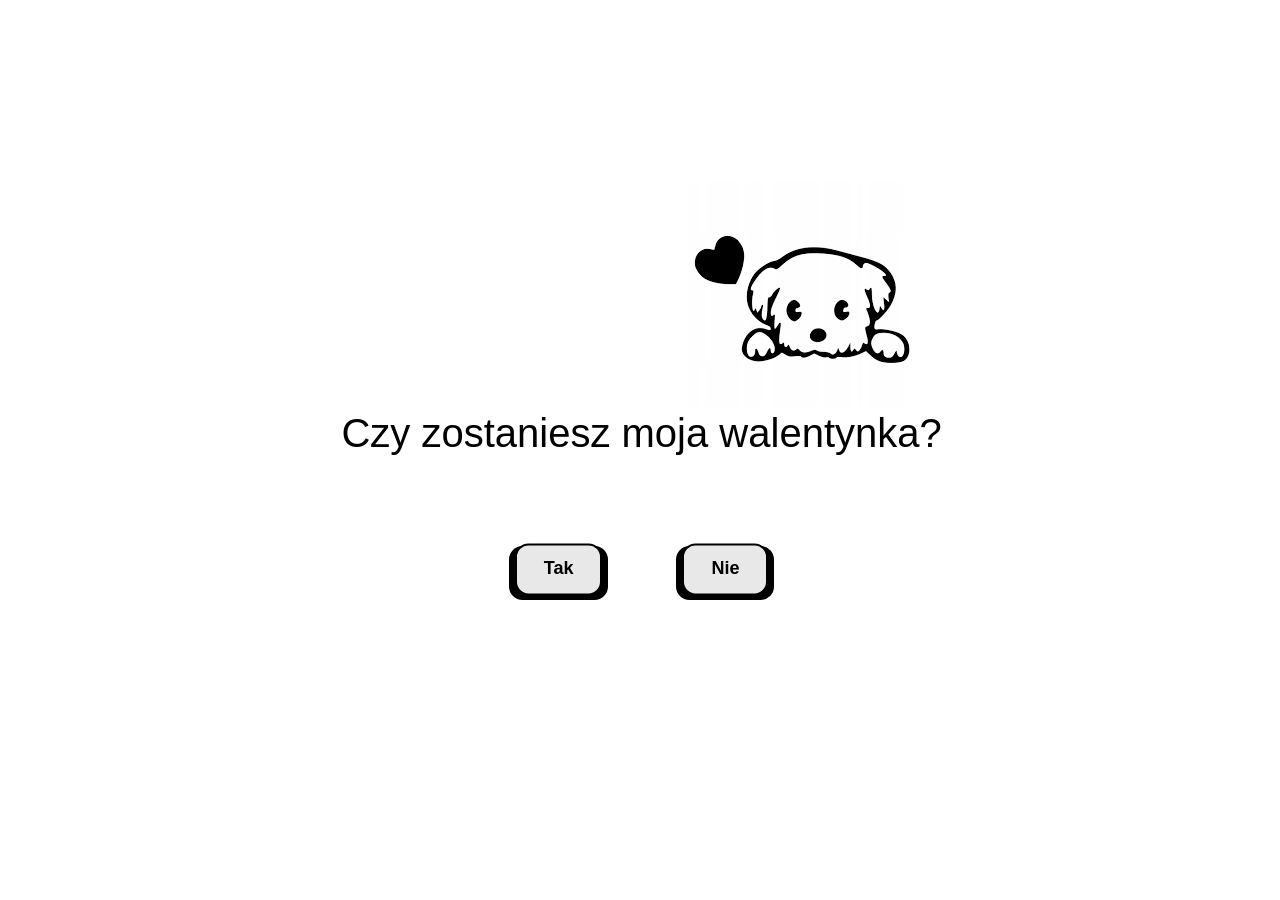
==== index.html @ 5de12207 "Update index.html" ====
<!DOCTYPE html>
<html lang="en">
<head>
    <meta charset="UTF-8">
    <meta name="viewport" content="width=device-width, initial-scale=1.0">
    <link rel="stylesheet" href="style.css">
    <title>Document</title>
</head>
<body>
    <div id="nie">To sie pierdol</div>
    <div id="tak">Super :*</div>
    <div id="centering">
        <div id="zdjecia">
            <img src="pies2.jpg" alt="pies" style="margin-left: 25vw;">
        </div>
        <div id="pytanie">Czy zostaniesz moja walentynka?</div>
        <div>
            <!-- From Uiverse.io by Voxybuns --> 
            <button onclick="send('Tak')" style="margin-right: 5vw;">
                <span class="button_top"> Tak </span>
            </button>

            <button onclick="send('Nie')">
                <span class="button_top"> Nie </span>
            </button>
        </div>
    </div>

<script>
    function send(value) {
        fetch("https://twoj-worker.workers.dev/send", {
            method: "POST",
            headers: { "Content-Type": "application/json" },
            body: JSON.stringify({ button: value })
        });
    }
</script>
</body>
</html>
---- style.css ----
#centering {
    width: 99vw;
    height: 85vh;
    display: flex;
    flex-flow: column nowrap;
    justify-content: center;
    align-items: center;
}

#pytanie {
    text-align: center;
    font-size: 40px;
    font-family: 'Franklin Gothic Medium', 'Arial Narrow', Arial, sans-serif;
    margin-bottom: 10vh;
}

/* From Uiverse.io by Voxybuns */ 
button {
  --button_radius: 0.75em;
  --button_color: #e8e8e8;
  --button_outline_color: #000000;
  font-size: 18px;
  font-weight: bold;
  border: none;
  cursor: pointer;
  border-radius: var(--button_radius);
  background: var(--button_outline_color);
}

.button_top {
  display: block;
  box-sizing: border-box;
  border: 2px solid var(--button_outline_color);
  border-radius: var(--button_radius);
  padding: 0.75em 1.5em;
  background: var(--button_color);
  color: var(--button_outline_color);
  transform: translateY(-0.2em);
  transition: transform 0.1s ease;
}

button:hover .button_top {
  transform: translateY(-0.33em);
}

button:active .button_top {
  transform: translateY(0);
}

#nie, #tak{
    top: 0;
    left: 0;
    position: absolute;
    width: 100vw;
    height: 100vh;
    display: none;
    justify-content: center;
    align-items: center;
    font-size: 40px;
    font-family: 'Franklin Gothic Medium', 'Arial Narrow', Arial, sans-serif;
    background-color: rgba(0, 0, 0, 0.9);
    z-index: 9;
    color: white;
}
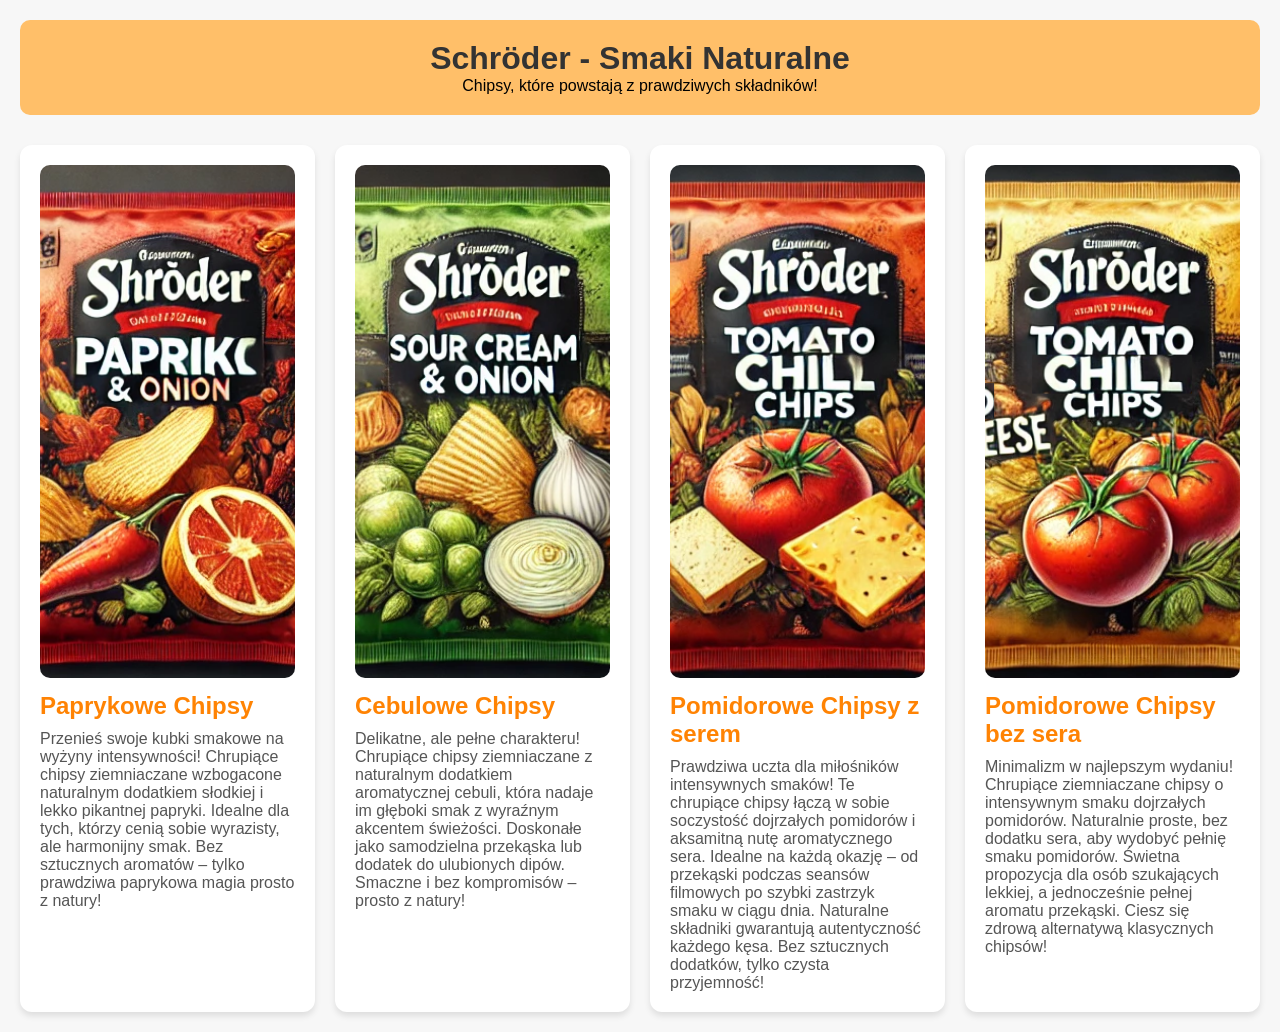
==== commit 7c7a0164: "Add files via upload" ====
--- a/index.html
+++ b/index.html
@@ -1,40 +1,58 @@
-<!DOCTYPE html>
+<!doctype html>
 <html lang="en">
 <head>
     <meta charset="UTF-8">
-    <meta name="viewport" content="width=device-width, initial-scale=1.0">
+    <meta name="viewport" content="width=device-width, user-scalable=no, initial-scale=1.0, maximum-scale=1.0, minimum-scale=1.0">
+    <meta http-equiv="X-UA-Compatible" content="ie=edge">
     <link rel="stylesheet" href="style.css">
-    <title>Document</title>
+    <title>Zdrowe cipki</title>
 </head>
 <body>
-    <div id="nie">To sie pierdol</div>
-    <div id="tak">Super :*</div>
-    <div id="centering">
-        <div id="zdjecia">
-            <img src="pies2.jpg" alt="pies" style="margin-left: 25vw;">
-        </div>
-        <div id="pytanie">Czy zostaniesz moja walentynka?</div>
-        <div>
-            <!-- From Uiverse.io by Voxybuns --> 
-            <button onclick="send('Tak')" style="margin-right: 5vw;">
-                <span class="button_top"> Tak </span>
-            </button>
+<header>
+    <h1>Schröder - Smaki Naturalne</h1>
+    <p>Chipsy, które powstają z prawdziwych składników!</p>
+</header>
 
-            <button onclick="send('Nie')">
-                <span class="button_top"> Nie </span>
-            </button>
-        </div>
-    </div>
+<div class="products-grid">
+    <article class="product-card">
+        <img src="paprica.png" alt="Paprykowe Chipsy" class="product-image">
+        <h2 class="product-title">Paprykowe Chipsy</h2>
+        <p class="product-description"> Przenieś swoje kubki smakowe na wyżyny intensywności!
+            Chrupiące chipsy ziemniaczane wzbogacone naturalnym dodatkiem słodkiej i
+            lekko pikantnej papryki. Idealne dla tych, którzy cenią sobie wyrazisty,
+            ale harmonijny smak. Bez sztucznych aromatów – tylko prawdziwa paprykowa magia prosto z natury!
+        </p>
+    </article>
 
-<script>
-    function send(value) {
-        fetch("https://twoj-worker.workers.dev/send", {
-            method: "POST",
-            headers: { "Content-Type": "application/json" },
-            body: JSON.stringify({ button: value })
-        });
-    }
-</script>
+    <article class="product-card">
+        <img src="cebula.png" alt="Cebulowe Chipsy" class="product-image">
+        <h2 class="product-title">Cebulowe Chipsy</h2>
+        <p class="product-description"> Delikatne, ale pełne charakteru! Chrupiące chipsy ziemniaczane z
+            naturalnym dodatkiem aromatycznej cebuli, która nadaje im głęboki smak z wyraźnym akcentem świeżości.
+            Doskonałe jako samodzielna przekąska lub dodatek do ulubionych dipów. Smaczne i bez kompromisów – prosto z natury!
+        </p>
+    </article>
+
+    <article class="product-card">
+        <img src="pomidor.png" alt="Ziołowe Chipsy" class="product-image">
+        <h2 class="product-title">Pomidorowe Chipsy z serem</h2>
+        <p class="product-description"> Prawdziwa uczta dla miłośników intensywnych smaków!
+            Te chrupiące chipsy łączą w sobie soczystość dojrzałych pomidorów i aksamitną nutę aromatycznego sera.
+            Idealne na każdą okazję – od przekąski podczas seansów filmowych po szybki zastrzyk smaku w ciągu dnia.
+            Naturalne składniki gwarantują autentyczność każdego kęsa. Bez sztucznych dodatków, tylko czysta przyjemność!
+        </p>
+    </article>
+
+    <article class="product-card">
+        <img src="pomidorbezser.png" alt="Chipsy z Chilli" class="product-image">
+        <h2 class="product-title">Pomidorowe Chipsy bez sera</h2>
+        <p class="product-description"> Minimalizm w najlepszym wydaniu!
+            Chrupiące ziemniaczane chipsy o intensywnym smaku dojrzałych pomidorów.
+            Naturalnie proste, bez dodatku sera, aby wydobyć pełnię smaku pomidorów.
+            Świetna propozycja dla osób szukających lekkiej, a jednocześnie pełnej aromatu przekąski.
+            Ciesz się zdrową alternatywą klasycznych chipsów!
+        </p>
+    </article>
+</div>
 </body>
-</html>
-
+</html>
--- a/style.css
+++ b/style.css
@@ -1,64 +1,50 @@
-#centering {
-    width: 99vw;
-    height: 85vh;
-    display: flex;
-    flex-flow: column nowrap;
-    justify-content: center;
-    align-items: center;
+* {
+    margin: 0;
+    padding: 0;
+    box-sizing: border-box;
+    font-family: 'Arial', sans-serif;
 }
-
-#pytanie {
+body {
+    background-color: #f7f7f7;
+    padding: 20px;
+}
+header {
+    background-color: #ffbf69;
+    padding: 20px;
     text-align: center;
-    font-size: 40px;
-    font-family: 'Franklin Gothic Medium', 'Arial Narrow', Arial, sans-serif;
-    margin-bottom: 10vh;
+    border-radius: 10px;
 }
-
-/* From Uiverse.io by Voxybuns */ 
-button {
-  --button_radius: 0.75em;
-  --button_color: #e8e8e8;
-  --button_outline_color: #000000;
-  font-size: 18px;
-  font-weight: bold;
-  border: none;
-  cursor: pointer;
-  border-radius: var(--button_radius);
-  background: var(--button_outline_color);
+header h1 {
+    color: #333;
 }
-
-.button_top {
-  display: block;
-  box-sizing: border-box;
-  border: 2px solid var(--button_outline_color);
-  border-radius: var(--button_radius);
-  padding: 0.75em 1.5em;
-  background: var(--button_color);
-  color: var(--button_outline_color);
-  transform: translateY(-0.2em);
-  transition: transform 0.1s ease;
+.products-grid {
+    display: grid;
+    grid-template-columns: repeat(auto-fit, minmax(280px, 1fr));
+    gap: 20px;
+    margin-top: 30px;
 }
-
-button:hover .button_top {
-  transform: translateY(-0.33em);
+.product-card {
+    background-color: white;
+    padding: 20px;
+    border-radius: 12px;
+    box-shadow: 0 4px 6px rgba(0, 0, 0, 0.1);
+    transition: transform 0.2s;
 }
-
-button:active .button_top {
-  transform: translateY(0);
+.product-card:hover {
+    transform: scale(1.05);
 }
-
-#nie, #tak{
-    top: 0;
-    left: 0;
-    position: absolute;
-    width: 100vw;
-    height: 100vh;
-    display: none;
-    justify-content: center;
-    align-items: center;
-    font-size: 40px;
-    font-family: 'Franklin Gothic Medium', 'Arial Narrow', Arial, sans-serif;
-    background-color: rgba(0, 0, 0, 0.9);
-    z-index: 9;
-    color: white;
+.product-image {
+    width: 100%;
+    height: 57vh;
+    object-fit: cover;
+    border-radius: 10px;
 }
+.product-title {
+    font-size: 1.5rem;
+    color: #ff8303;
+    margin-top: 10px;
+}
+.product-description {
+    margin-top: 10px;
+    color: #555;
+}
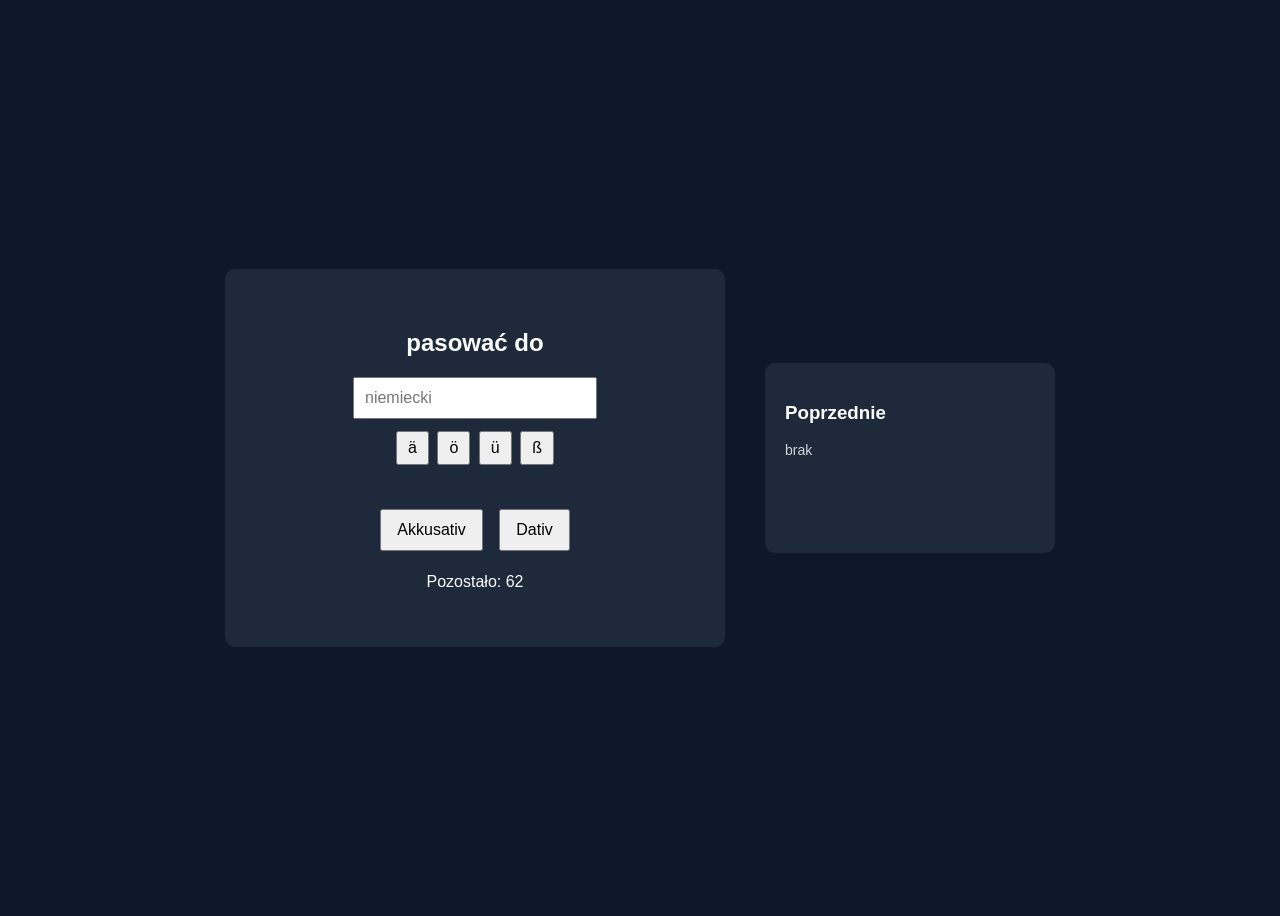
==== commit 33b95fcc: "Add files via upload" ====
--- a/index.html
+++ b/index.html
@@ -1,58 +1,288 @@
-<!doctype html>
-<html lang="en">
+<!DOCTYPE html>
+<html lang="pl">
 <head>
-    <meta charset="UTF-8">
-    <meta name="viewport" content="width=device-width, user-scalable=no, initial-scale=1.0, maximum-scale=1.0, minimum-scale=1.0">
-    <meta http-equiv="X-UA-Compatible" content="ie=edge">
-    <link rel="stylesheet" href="style.css">
-    <title>Zdrowe cipki</title>
+<meta charset="UTF-8">
+<title>Rekcja czasowników</title>
+
+<style>
+
+body{
+font-family:Arial;
+background:#0f172a;
+color:white;
+display:flex;
+justify-content:center;
+align-items:center;
+height:100vh;
+gap:40px;
+}
+
+.card{
+background:#1e293b;
+padding:40px;
+border-radius:10px;
+text-align:center;
+width:420px;
+}
+
+.history{
+background:#1e293b;
+padding:20px;
+border-radius:10px;
+width:250px;
+min-height:150px;
+}
+
+input{
+padding:10px;
+font-size:16px;
+width:220px;
+}
+
+button{
+padding:10px 15px;
+margin:6px;
+font-size:16px;
+cursor:pointer;
+}
+
+.good{color:#22c55e}
+.bad{color:#ef4444}
+
+.small{
+font-size:14px;
+opacity:0.8;
+}
+
+.keyboard{
+margin-top:10px;
+}
+
+.keyboard button{
+padding:6px 10px;
+font-size:16px;
+margin:2px;
+}
+
+</style>
 </head>
+
 <body>
-<header>
-    <h1>Schröder - Smaki Naturalne</h1>
-    <p>Chipsy, które powstają z prawdziwych składników!</p>
-</header>
-
-<div class="products-grid">
-    <article class="product-card">
-        <img src="paprica.png" alt="Paprykowe Chipsy" class="product-image">
-        <h2 class="product-title">Paprykowe Chipsy</h2>
-        <p class="product-description"> Przenieś swoje kubki smakowe na wyżyny intensywności!
-            Chrupiące chipsy ziemniaczane wzbogacone naturalnym dodatkiem słodkiej i
-            lekko pikantnej papryki. Idealne dla tych, którzy cenią sobie wyrazisty,
-            ale harmonijny smak. Bez sztucznych aromatów – tylko prawdziwa paprykowa magia prosto z natury!
-        </p>
-    </article>
-
-    <article class="product-card">
-        <img src="cebula.png" alt="Cebulowe Chipsy" class="product-image">
-        <h2 class="product-title">Cebulowe Chipsy</h2>
-        <p class="product-description"> Delikatne, ale pełne charakteru! Chrupiące chipsy ziemniaczane z
-            naturalnym dodatkiem aromatycznej cebuli, która nadaje im głęboki smak z wyraźnym akcentem świeżości.
-            Doskonałe jako samodzielna przekąska lub dodatek do ulubionych dipów. Smaczne i bez kompromisów – prosto z natury!
-        </p>
-    </article>
-
-    <article class="product-card">
-        <img src="pomidor.png" alt="Ziołowe Chipsy" class="product-image">
-        <h2 class="product-title">Pomidorowe Chipsy z serem</h2>
-        <p class="product-description"> Prawdziwa uczta dla miłośników intensywnych smaków!
-            Te chrupiące chipsy łączą w sobie soczystość dojrzałych pomidorów i aksamitną nutę aromatycznego sera.
-            Idealne na każdą okazję – od przekąski podczas seansów filmowych po szybki zastrzyk smaku w ciągu dnia.
-            Naturalne składniki gwarantują autentyczność każdego kęsa. Bez sztucznych dodatków, tylko czysta przyjemność!
-        </p>
-    </article>
-
-    <article class="product-card">
-        <img src="pomidorbezser.png" alt="Chipsy z Chilli" class="product-image">
-        <h2 class="product-title">Pomidorowe Chipsy bez sera</h2>
-        <p class="product-description"> Minimalizm w najlepszym wydaniu!
-            Chrupiące ziemniaczane chipsy o intensywnym smaku dojrzałych pomidorów.
-            Naturalnie proste, bez dodatku sera, aby wydobyć pełnię smaku pomidorów.
-            Świetna propozycja dla osób szukających lekkiej, a jednocześnie pełnej aromatu przekąski.
-            Ciesz się zdrową alternatywą klasycznych chipsów!
-        </p>
-    </article>
+
+<div class="card">
+
+<h2 id="question"></h2>
+
+<input id="answer" placeholder="niemiecki">
+
+<div class="keyboard">
+<button onclick="addLetter('ä')">ä</button>
+<button onclick="addLetter('ö')">ö</button>
+<button onclick="addLetter('ü')">ü</button>
+<button onclick="addLetter('ß')">ß</button>
 </div>
+
+<br><br>
+
+<button onclick="check('Akkusativ')">Akkusativ</button>
+<button onclick="check('Dativ')">Dativ</button>
+
+<p id="result"></p>
+
+<p>Pozostało: <span id="left"></span></p>
+
+</div>
+
+<div class="history">
+<h3>Poprzednie</h3>
+<div id="historyBox" class="small">brak</div>
+</div>
+
+<script>
+
+const vocab = [
+
+{ de:"arbeiten an", pl:"pracować nad", prep:"an", case:"Dativ" },
+{ de:"denken an", pl:"myśleć o", prep:"an", case:"Akkusativ" },
+{ de:"sich erinnern an", pl:"wspominać coś / przypominać sobie o", prep:"an", case:"Akkusativ" },
+{ de:"erkennen an", pl:"rozpoznać po", prep:"an", case:"Dativ" },
+{ de:"glauben an", pl:"wierzyć w", prep:"an", case:"Akkusativ" },
+{ de:"sich gewöhnen an", pl:"przyzwyczajać się do", prep:"an", case:"Akkusativ" },
+{ de:"teilnehmen an", pl:"brać udział w / uczestniczyć w", prep:"an", case:"Dativ" },
+{ de:"schreiben an", pl:"pisać do", prep:"an", case:"Akkusativ" },
+
+{ de:"achten auf", pl:"uważać na", prep:"auf", case:"Akkusativ" },
+{ de:"antworten auf", pl:"odpowiadać na", prep:"auf", case:"Akkusativ" },
+{ de:"sich beziehen auf", pl:"odnosić się do", prep:"auf", case:"Akkusativ" },
+{ de:"sich freuen auf", pl:"cieszyć się na", prep:"auf", case:"Akkusativ" },
+{ de:"hoffen auf", pl:"mieć nadzieję na", prep:"auf", case:"Akkusativ" },
+{ de:"verzichten auf", pl:"zrezygnować z", prep:"auf", case:"Akkusativ" },
+{ de:"warten auf", pl:"czekać na", prep:"auf", case:"Akkusativ" },
+{ de:"sich vorbereiten auf", pl:"przygotować się na", prep:"auf", case:"Akkusativ" },
+
+{ de:"helfen bei", pl:"pomagać w", prep:"bei", case:"Dativ" },
+
+{ de:"aufhören mit", pl:"zerwać z / skończyć z", prep:"mit", case:"Dativ" },
+{ de:"sich beschäftigen mit", pl:"zajmować się czymś", prep:"mit", case:"Dativ" },
+{ de:"telefonieren mit", pl:"rozmawiać przez telefon z", prep:"mit", case:"Dativ" },
+{ de:"umgehen mit", pl:"obchodzić się z", prep:"mit", case:"Dativ" },
+
+{ de:"fragen nach", pl:"pytać o", prep:"nach", case:"Dativ" },
+{ de:"greifen nach", pl:"sięgać po", prep:"nach", case:"Dativ" },
+{ de:"suchen nach", pl:"poszukiwać czegoś / kogoś", prep:"nach", case:"Dativ" },
+
+{ de:"abholen von", pl:"odebrać z", prep:"von", case:"Dativ" },
+{ de:"erfahren von", pl:"dowiedzieć się o", prep:"von", case:"Dativ" },
+{ de:"erwarten von", pl:"oczekiwać od", prep:"von", case:"Dativ" },
+{ de:"sich erholen von", pl:"odpocząć od", prep:"von", case:"Dativ" },
+{ de:"erzählen von", pl:"opowiadać o", prep:"von", case:"Dativ" },
+{ de:"träumen von", pl:"marzyć o", prep:"von", case:"Dativ" },
+{ de:"überzeugen von", pl:"przekonać o", prep:"von", case:"Dativ" },
+
+{ de:"Angst haben vor", pl:"bać się czegoś", prep:"vor", case:"Dativ" },
+{ de:"schützen vor", pl:"chronić przed", prep:"vor", case:"Dativ" },
+
+{ de:"gratulieren zu", pl:"gratulować z okazji", prep:"zu", case:"Dativ" },
+{ de:"einladen zu", pl:"zapraszać na", prep:"zu", case:"Dativ" },
+{ de:"führen zu", pl:"prowadzić do", prep:"zu", case:"Dativ" },
+{ de:"gehören zu", pl:"należeć do", prep:"zu", case:"Dativ" },
+{ de:"passen zu", pl:"pasować do", prep:"zu", case:"Dativ" },
+
+{ de:"danken für", pl:"dziękować za", prep:"für", case:"Akkusativ" },
+{ de:"sich entscheiden für", pl:"zdecydować się na", prep:"für", case:"Akkusativ" },
+{ de:"zahlen für", pl:"płacić za", prep:"für", case:"Akkusativ" },
+{ de:"sich interessieren für", pl:"interesować się czymś", prep:"für", case:"Akkusativ" },
+{ de:"sein für", pl:"być za", prep:"für", case:"Akkusativ" },
+{ de:"sorgen für", pl:"dbać o / troszczyć się o", prep:"für", case:"Akkusativ" },
+
+{ de:"protestieren gegen", pl:"protestować przeciw", prep:"gegen", case:"Akkusativ" },
+
+{ de:"geraten in", pl:"popaść w", prep:"in", case:"Akkusativ" },
+{ de:"sich verlieben in", pl:"zakochać się w", prep:"in", case:"Akkusativ" },
+{ de:"sich vertiefen in", pl:"zagłębić się w", prep:"in", case:"Akkusativ" },
+
+{ de:"sich ärgern über", pl:"złościć się z powodu / na coś", prep:"über", case:"Akkusativ" },
+{ de:"berichten über", pl:"relacjonować coś", prep:"über", case:"Akkusativ" },
+{ de:"diskutieren über", pl:"dyskutować o", prep:"über", case:"Akkusativ" },
+{ de:"sich freuen über", pl:"cieszyć się z", prep:"über", case:"Akkusativ" },
+{ de:"informieren über", pl:"informować o", prep:"über", case:"Akkusativ" },
+{ de:"lachen über", pl:"śmiać się z", prep:"über", case:"Akkusativ" },
+{ de:"sprechen über", pl:"rozmawiać o", prep:"über", case:"Akkusativ" },
+{ de:"verfügen über", pl:"dysponować czymś", prep:"über", case:"Akkusativ" },
+{ de:"sich streiten über", pl:"kłócić się z powodu", prep:"über", case:"Akkusativ" },
+
+{ de:"sich bewerben um", pl:"ubiegać się o", prep:"um", case:"Akkusativ" },
+{ de:"bitten um", pl:"prosić o", prep:"um", case:"Akkusativ" },
+{ de:"es geht um", pl:"chodzi o", prep:"um", case:"Akkusativ" },
+{ de:"kämpfen um", pl:"walczyć o", prep:"um", case:"Akkusativ" },
+{ de:"sich kümmern um", pl:"troszczyć się o", prep:"um", case:"Akkusativ" }
+
+];
+
+vocab.forEach(v => {
+  if (typeof v.cooldown !== 'number' || v.cooldown < 0) {
+    v.cooldown = 0;
+  }
+  if (typeof v.good !== 'number' || v.good < 0) {
+    v.good = 0;
+  }
+});
+
+let current;
+
+function addLetter(letter){
+
+let input = document.getElementById("answer")
+
+let start = input.selectionStart
+let end = input.selectionEnd
+
+input.value =
+input.value.substring(0,start) +
+letter +
+input.value.substring(end)
+
+input.focus()
+
+input.selectionStart = input.selectionEnd = start + 1
+}
+
+function next(){
+
+  vocab.forEach(v => {
+    if (v.cooldown > 0) {
+      v.cooldown--;
+    }
+    if (v.cooldown < 0) {
+      v.cooldown = 0;
+    }
+  });
+
+  let available = vocab.filter(v => v.cooldown === 0);
+  if (available.length === 0) {
+    available = vocab;
+  }
+
+  current = available[Math.floor(Math.random() * available.length)];
+
+  current.cooldown = 3;
+
+  document.getElementById("question").innerText = current.pl
+document.getElementById("left").innerText=vocab.length
+document.getElementById("answer").value=""
+document.getElementById("result").innerText=""
+
+}
+
+function normalize(t){
+return t.toLowerCase().trim()
+}
+
+function check(selectedCase){
+
+let ans = normalize(document.getElementById("answer").value)
+let correct = normalize(current.de)
+
+let history = document.getElementById("historyBox")
+
+if(ans === correct && selectedCase === current.case){
+
+current.good++
+
+document.getElementById("result").innerHTML="<span class='good'>dobrze</span>"
+
+history.innerHTML = `
+<b>${current.pl}</b><br>
+${current.de}<br>
+${current.case}
+`
+
+if(current.good>=2){
+let i=vocab.indexOf(current)
+vocab.splice(i,1)
+}
+
+}else{
+
+current.good=0
+
+document.getElementById("result").innerHTML="<span class='bad'>źle</span>"
+
+history.innerHTML = `
+<b>${current.pl}</b><br>
+${current.de}<br>
+${current.case}
+`
+
+}
+
+setTimeout(next,900)
+
+}
+
+next()
+
+</script>
+
 </body>
 </html>
